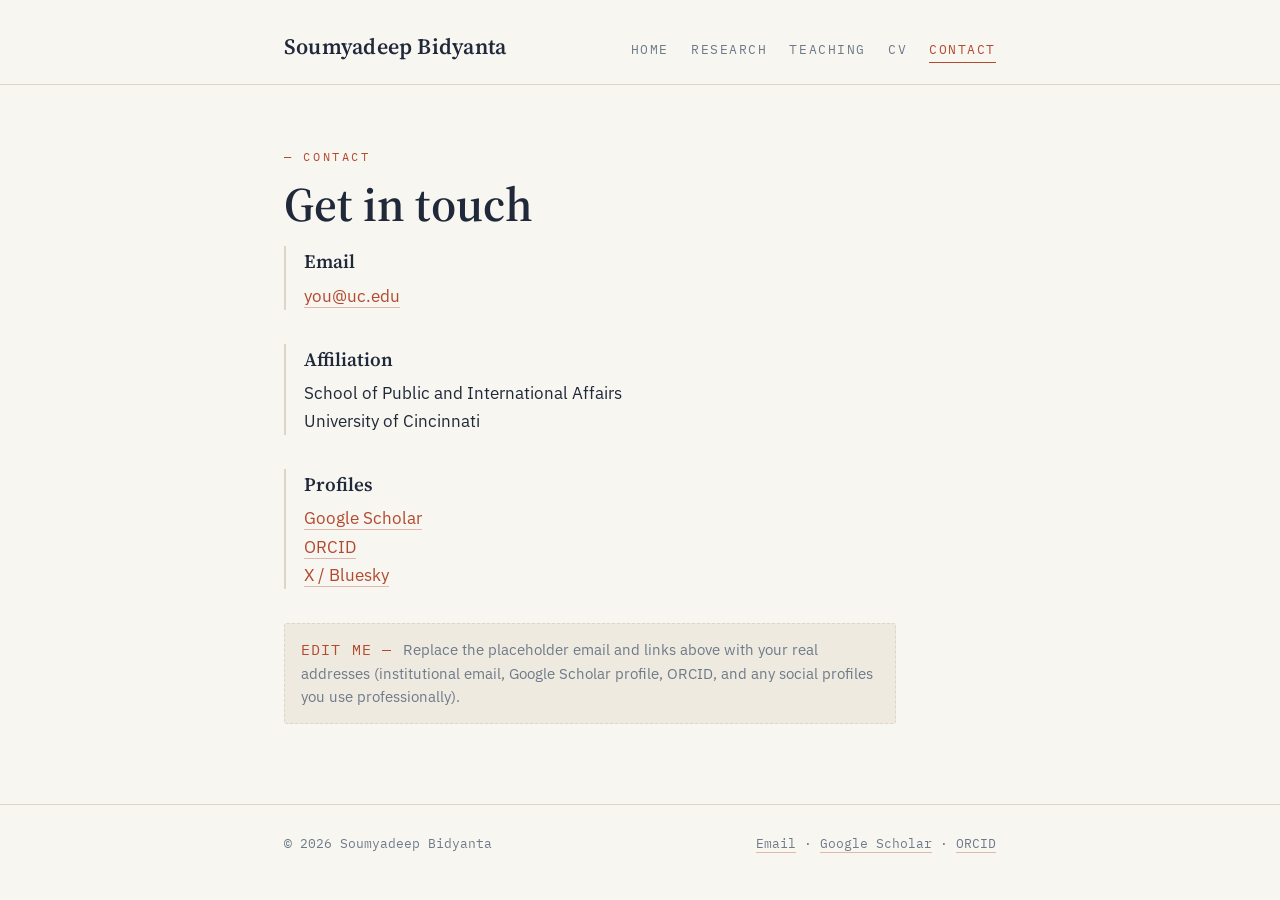
==== contact.html @ 3841e686 "Add files via upload" ====
<!DOCTYPE html>
<html lang="en">
<head>
  <meta charset="UTF-8">
  <meta name="viewport" content="width=device-width, initial-scale=1">
  <title>Contact — Soumyadeep Bidyanta</title>
  <link rel="preconnect" href="https://fonts.googleapis.com">
  <link href="https://fonts.googleapis.com/css2?family=IBM+Plex+Mono:wght@400;500&family=IBM+Plex+Sans:wght@400;500&family=Source+Serif+4:opsz,wght@8..60,500;8..60,600&display=swap" rel="stylesheet">
  <link rel="stylesheet" href="style.css">
</head>
<body>

  <header>
    <div class="wrap">
      <a class="site-name" href="index.html">Soumyadeep Bidyanta</a>
      <nav>
        <a href="index.html">Home</a>
        <a href="research.html">Research</a>
        <a href="teaching.html">Teaching</a>
        <a href="cv.html">CV</a>
        <a href="contact.html" aria-current="page">Contact</a>
      </nav>
    </div>
  </header>

  <main>
    <div class="wrap">

      <p class="eyebrow">Contact</p>
      <h1>Get in touch</h1>

      <div class="lede">
        <div class="entry">
          <h3>Email</h3>
          <p><a href="mailto:you@uc.edu">you@uc.edu</a></p>
        </div>

        <div class="entry">
          <h3>Affiliation</h3>
          <p>
            School of Public and International Affairs<br>
            University of Cincinnati
          </p>
        </div>

        <div class="entry">
          <h3>Profiles</h3>
          <p>
            <a href="#">Google Scholar</a><br>
            <a href="#">ORCID</a><br>
            <a href="#">X / Bluesky</a>
          </p>
        </div>

        <div class="placeholder">
          Replace the placeholder email and links above with your real
          addresses (institutional email, Google Scholar profile, ORCID,
          and any social profiles you use professionally).
        </div>
      </div>

    </div>
  </main>

  <footer>
    <div class="wrap">
      <span>&copy; 2026 Soumyadeep Bidyanta</span>
      <span>
        <a href="mailto:you@uc.edu">Email</a> ·
        <a href="#">Google Scholar</a> ·
        <a href="#">ORCID</a>
      </span>
    </div>
  </footer>

</body>
</html>
---- style.css ----
/* ============================================================
   Academic site — shared styles
   Palette + type system. Edit the variables below to re-theme
   the whole site from one place.
   ============================================================ */

:root {
  --paper: #F8F6F1;       /* page background */
  --paper-deep: #EFEAE0;  /* card / panel background */
  --ink: #20293A;         /* primary text */
  --slate: #6E7A89;       /* secondary text */
  --accent: #B3492F;      /* rust — used sparingly for emphasis & links */
  --hairline: #DCD6C7;    /* dividers, borders */

  --serif: "Source Serif 4", Georgia, serif;
  --sans: "IBM Plex Sans", -apple-system, Segoe UI, sans-serif;
  --mono: "IBM Plex Mono", "SF Mono", Menlo, monospace;
}

* { box-sizing: border-box; }

html { scroll-behavior: smooth; }

body {
  margin: 0;
  background: var(--paper);
  color: var(--ink);
  font-family: var(--sans);
  font-size: 17px;
  line-height: 1.65;
  -webkit-font-smoothing: antialiased;
}

a {
  color: var(--accent);
  text-decoration: none;
  border-bottom: 1px solid color-mix(in srgb, var(--accent) 35%, transparent);
}
a:hover, a:focus-visible { border-bottom-color: var(--accent); }
a:focus-visible { outline: 2px solid var(--accent); outline-offset: 3px; border-radius: 2px; }

img { max-width: 100%; }

/* ---------- layout ---------- */

.wrap {
  max-width: 760px;
  margin: 0 auto;
  padding: 0 24px;
}

/* ---------- header / nav ---------- */

header {
  border-bottom: 1px solid var(--hairline);
  padding: 28px 0 20px;
}

header .wrap {
  display: flex;
  flex-wrap: wrap;
  align-items: baseline;
  justify-content: space-between;
  gap: 12px;
}

.site-name {
  font-family: var(--serif);
  font-weight: 600;
  font-size: 22px;
  letter-spacing: 0.01em;
  color: var(--ink);
  border-bottom: none;
}

nav { display: flex; gap: 22px; flex-wrap: wrap; }

nav a {
  font-family: var(--mono);
  font-size: 13px;
  text-transform: uppercase;
  letter-spacing: 0.12em;
  color: var(--slate);
  border-bottom: 1px solid transparent;
  padding-bottom: 2px;
}

nav a:hover,
nav a[aria-current="page"] {
  color: var(--accent);
  border-bottom-color: var(--accent);
}

/* ---------- main content ---------- */

main { padding: 56px 0 80px; }

.eyebrow {
  font-family: var(--mono);
  font-size: 12px;
  text-transform: uppercase;
  letter-spacing: 0.22em;
  color: var(--accent);
  display: inline-block;
  margin: 0 0 10px;
}
.eyebrow::before { content: "— "; }

h1 {
  font-family: var(--serif);
  font-weight: 600;
  font-size: clamp(34px, 6vw, 48px);
  line-height: 1.15;
  margin: 0 0 14px;
}

h2 {
  font-family: var(--serif);
  font-weight: 600;
  font-size: 26px;
  margin: 0 0 8px;
}

.tagline {
  font-size: 19px;
  color: var(--slate);
  max-width: 32em;
  margin: 0 0 28px;
}

.lede { max-width: 36em; }

/* ---------- topic tags (signature element) ---------- */

.tags {
  display: flex;
  flex-wrap: wrap;
  gap: 10px;
  margin: 28px 0 36px;
  padding: 0;
  list-style: none;
}

.tags li {
  font-family: var(--mono);
  font-size: 12.5px;
  text-transform: uppercase;
  letter-spacing: 0.08em;
  border: 1px solid var(--hairline);
  border-radius: 2px;
  padding: 6px 12px;
  color: var(--slate);
  background: var(--paper-deep);
}

/* ---------- section dividers ---------- */

.section {
  margin-top: 56px;
  padding-top: 36px;
  border-top: 1px dashed var(--hairline);
}

/* ---------- entry blocks (research items, courses, etc.) ---------- */

.entry {
  margin-bottom: 34px;
  padding-left: 18px;
  border-left: 2px solid var(--hairline);
}

.entry h3 {
  font-family: var(--serif);
  font-size: 19px;
  font-weight: 600;
  margin: 0 0 4px;
}

.entry .meta {
  font-family: var(--mono);
  font-size: 12.5px;
  color: var(--slate);
  text-transform: uppercase;
  letter-spacing: 0.08em;
  margin: 0 0 8px;
}

.entry p { margin: 0; max-width: 36em; }

/* ---------- placeholder note ---------- */

.placeholder {
  background: var(--paper-deep);
  border: 1px dashed var(--hairline);
  border-radius: 3px;
  padding: 14px 16px;
  font-size: 14.5px;
  color: var(--slate);
  margin: 14px 0 0;
}
.placeholder::before {
  content: "EDIT ME — ";
  font-family: var(--mono);
  color: var(--accent);
  letter-spacing: 0.08em;
}

/* ---------- buttons / CTA ---------- */

.cta-row { display: flex; flex-wrap: wrap; gap: 14px; margin-top: 28px; }

.btn {
  display: inline-block;
  font-family: var(--mono);
  font-size: 13px;
  text-transform: uppercase;
  letter-spacing: 0.12em;
  padding: 10px 18px;
  border: 1px solid var(--ink);
  border-radius: 2px;
  color: var(--ink);
  border-bottom: 1px solid var(--ink);
}
.btn:hover { background: var(--ink); color: var(--paper); }

/* ---------- footer ---------- */

footer {
  border-top: 1px solid var(--hairline);
  padding: 28px 0 40px;
  font-family: var(--mono);
  font-size: 13px;
  color: var(--slate);
}

footer .wrap {
  display: flex;
  flex-wrap: wrap;
  gap: 18px;
  justify-content: space-between;
}

footer a { color: var(--slate); }
footer a:hover { color: var(--accent); }

/* ---------- responsive ---------- */

@media (max-width: 540px) {
  body { font-size: 16px; }
  main { padding: 40px 0 60px; }
  header { padding: 22px 0 16px; }
}
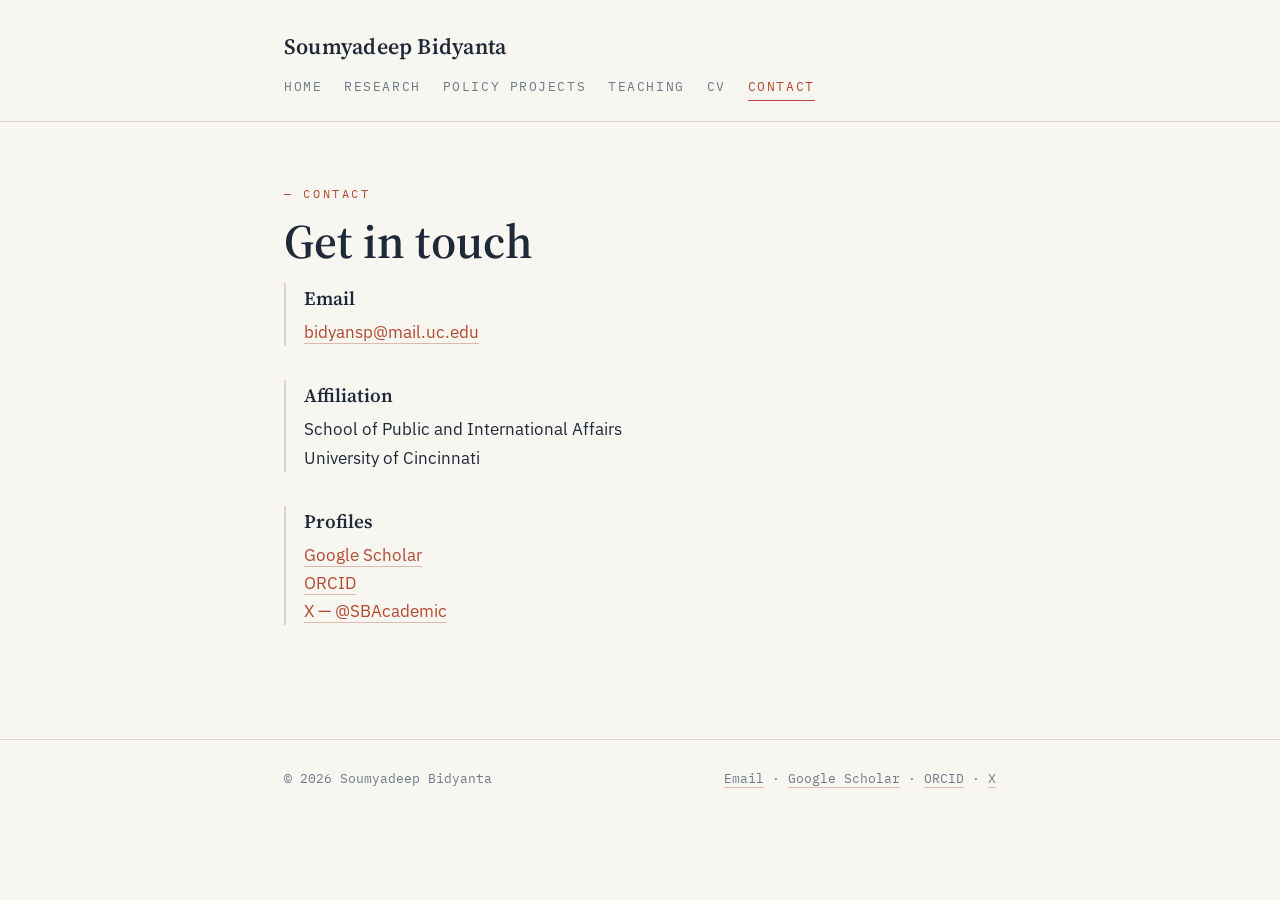
==== commit 9aa22952: "Add files via upload" ====
--- a/contact.html
+++ b/contact.html
@@ -16,6 +16,7 @@
       <nav>
         <a href="index.html">Home</a>
         <a href="research.html">Research</a>
+        <a href="policy-projects.html">Policy Projects</a>
         <a href="teaching.html">Teaching</a>
         <a href="cv.html">CV</a>
         <a href="contact.html" aria-current="page">Contact</a>
@@ -32,7 +33,7 @@
       <div class="lede">
         <div class="entry">
           <h3>Email</h3>
-          <p><a href="mailto:you@uc.edu">you@uc.edu</a></p>
+          <p><a href="mailto:bidyansp@mail.uc.edu">bidyansp@mail.uc.edu</a></p>
         </div>
 
         <div class="entry">
@@ -46,16 +47,10 @@
         <div class="entry">
           <h3>Profiles</h3>
           <p>
-            <a href="#">Google Scholar</a><br>
-            <a href="#">ORCID</a><br>
-            <a href="#">X / Bluesky</a>
+            <a href="https://scholar.google.com/citations?user=yoYPEBIAAAAJ&hl=en">Google Scholar</a><br>
+            <a href="https://orcid.org/0000-0002-6600-3613">ORCID</a><br>
+            <a href="https://x.com/SBAcademic">X — @SBAcademic</a>
           </p>
-        </div>
-
-        <div class="placeholder">
-          Replace the placeholder email and links above with your real
-          addresses (institutional email, Google Scholar profile, ORCID,
-          and any social profiles you use professionally).
         </div>
       </div>
 
@@ -66,9 +61,10 @@
     <div class="wrap">
       <span>&copy; 2026 Soumyadeep Bidyanta</span>
       <span>
-        <a href="mailto:you@uc.edu">Email</a> ·
-        <a href="#">Google Scholar</a> ·
-        <a href="#">ORCID</a>
+        <a href="mailto:bidyansp@mail.uc.edu">Email</a> ·
+        <a href="https://scholar.google.com/citations?user=yoYPEBIAAAAJ&hl=en">Google Scholar</a> ·
+        <a href="https://orcid.org/0000-0002-6600-3613">ORCID</a> ·
+        <a href="https://x.com/SBAcademic">X</a>
       </span>
     </div>
   </footer>
--- a/style.css
+++ b/style.css
@@ -205,6 +205,24 @@
   letter-spacing: 0.08em;
 }
 
+/* ---------- lists inside content blocks ---------- */
+
+.entry ul,
+.entry ol,
+.lede ul,
+.lede ol {
+  margin: 10px 0 0;
+  padding-left: 22px;
+}
+
+.entry ul li,
+.entry ol li,
+.lede ul li,
+.lede ol li {
+  margin-bottom: 8px;
+  max-width: 36em;
+}
+
 /* ---------- buttons / CTA ---------- */
 
 .cta-row { display: flex; flex-wrap: wrap; gap: 14px; margin-top: 28px; }
